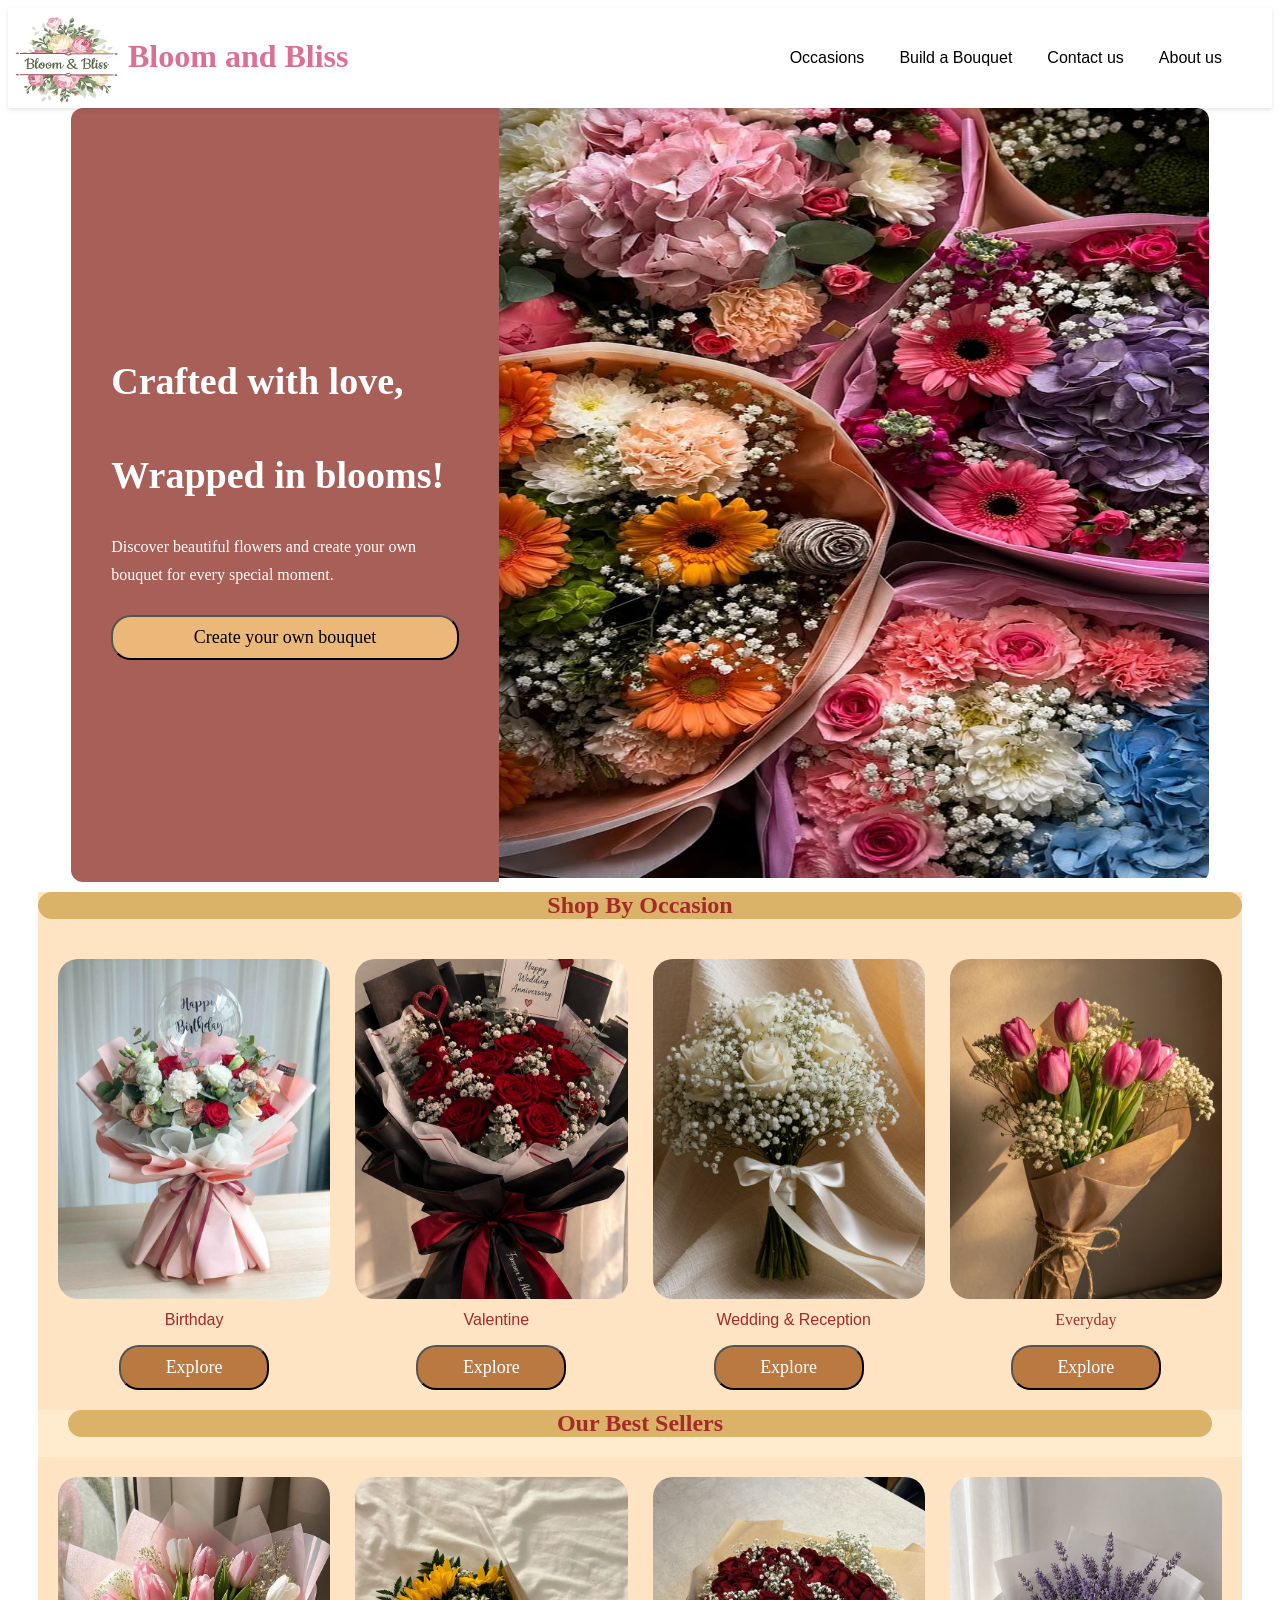
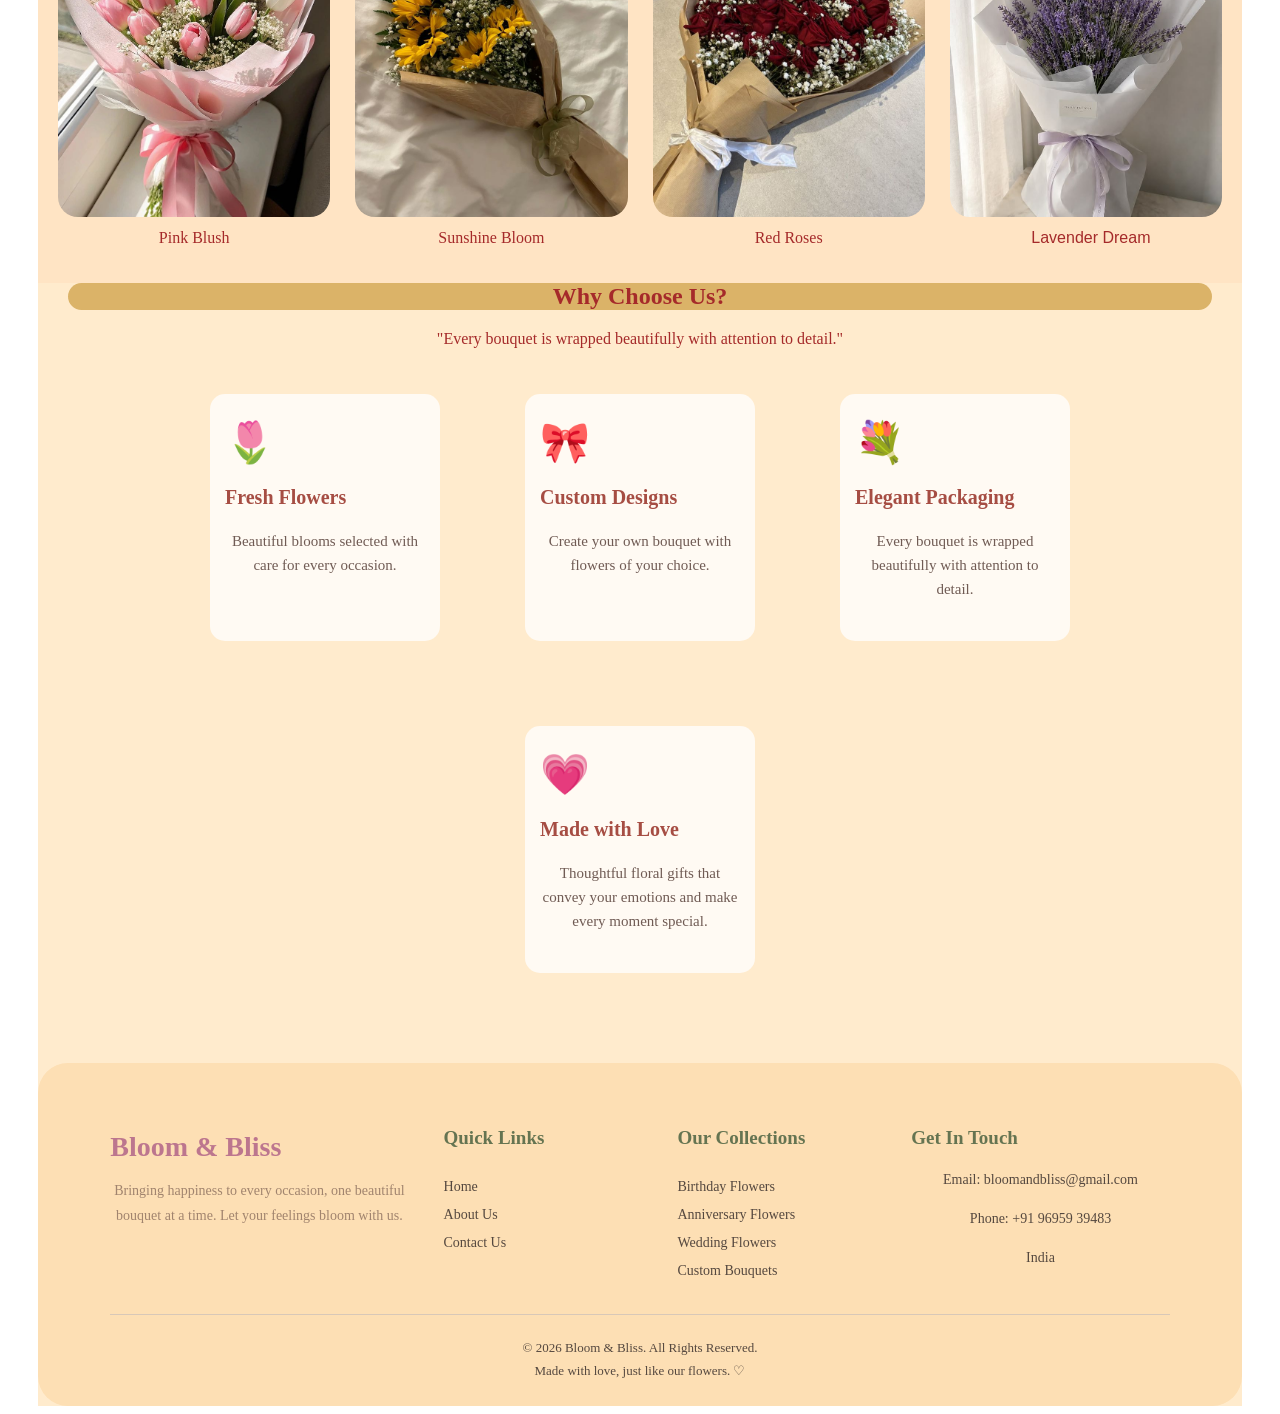
==== Bloom and Bliss/index.html @ 7add686e "Add files via upload" ====
<!DOCTYPE html>
<html lang="en">
<head>
    <meta charset="UTF-8">
    <meta name="viewport" content="width=device-width, initial-scale=1.0">
    <title>B&B-Homepage</title>
    <link rel="stylesheet" href="style.css">
</head>
<body>
    <div class="head1">
        <img src="logo.jpeg" width="120px" height="100px" alt="logo">
        <h1>Bloom and Bliss</h1>
        <div class="head2">
            <a href="Occasions.html">Occasions</a>
            <a href="bouquet.html">Build a Bouquet</a>
            <a href="contact.html">Contact us</a>
            <a href="about.html">About us</a>
        </div>
    </div>
    <section class="hero">
        <div class="hero-text">
            <h2>Crafted with love,</h2>
            <h2>Wrapped in blooms!</h2>
            <p>Discover beautiful flowers and create
            your own bouquet for every special moment.</p>
            <button type="button">Create your own bouquet</button>
        </div>
        <div class="hero-image">
            <img src="flower1.jpeg" height="770px" width="710px" alt="flower">
        </div>
        </section>
        <div class="all">
            <div class="he">
            <h2>Shop By Occasion</h2>
            </div>
            <div class="head3">
                <div class="cards1">
                  <img src="birthday.jpeg" height="300px" width="300px" alt="birthday bouquet">
                  <p>Birthday</p>   
                  <button class="explore-btn"> Explore </button>
                </div>
                <div class="cards2">
                  <img src="anniversary.jpeg" height="300px" width="300px" alt="birthday bouquet">
                  <p>Valentine</p>
                  <button class="explore-btn"> Explore </button>
                </div>
                <div class="cards3">
                  <img src="wedding.jpeg" height="300px" width="300px" alt="birthday bouquet">
                  <p>Wedding & Reception</p>
                  <button class="explore-btn"> Explore </button>
                </div>
                <div class="cards4">
                    <img src="normal.jpeg" height="300px" width="300px" alt="birthday bouquet">
                    <p>Everyday</p>
                    <button class="explore-btn"> Explore </button>
                </div>
            </div>
        </div>
        <div class="body2">
            <div class="topic1">
                <h2>Our Best Sellers</h2>
            </div>
            <div class="head4">
                <div class="im1">
                    <img src="pinkblush.jpeg" height="300px" width="300px" alt="birthday bouquet">
                    <p>Pink Blush</p>
                </div>
                <div class="im2">
                    <img src="sunflowers.jpeg" height="300px" width="300px" alt="birthday bouquet">
                    <p>Sunshine Bloom</p>
                </div>
                <div class="im3">
                    <img src="red.jpeg" height="300px" width="300px" alt="birthday bouquet">
                    <p>Red Roses</p>
                </div>
                <div class="img4">
                    <img src="lavender.jpeg" height="300px" width="300px" alt="birthday bouquet">
                    <p>Lavender Dream</p>
                </div>
            </div>
        </div>
        <div class="body3">
            <div class="topic2">
                <h2>Why Choose Us?</h2>
                <p>"Every bouquet is wrapped
                beautifully with attention to detail."</p>
            </div>
        <div class="body4">
           <div class="why-card">
             <div class="why-icon">🌷</div>
                <h3>Fresh Flowers</h3>        
                 <p>Beautiful blooms selected
                with care for every occasion.</p>  
           </div>
           <div class="why-card">
            <div class="why-icon">🎀</div>
            <h3>Custom Designs</h3>
            <p>Create your own bouquet with flowers of your choice.</p>
           </div>
           <div class="why-card">
            <div class="why-icon">💐</div>
            <h3>Elegant Packaging</h3>
            <p>Every bouquet is wrapped beautifully with attention to detail.</p>
           </div>
           <div class="why-card">
            <div class="why-icon">💗</div>
            <h3>Made with Love</h3>
            <p>Thoughtful floral gifts that convey your emotions and make every moment special.</p>
           </div>
        </div> 
    <footer class="footer">
        <div class="footer-container">
            <div class="footer-about">
                <h2>Bloom & Bliss</h2>
                <p>
                    Bringing happiness to every occasion,
                    one beautiful bouquet at a time.
                    Let your feelings bloom with us.
                </p>
            </div>
            <div class="footer-links">
                <h3>Quick Links</h3>
                <a href="index.html">Home</a>
                <a href="about.html">About Us</a>
                <a href="contact-us.html">Contact Us</a>
            </div>

        <!-- Collections -->
            <div class="footer-links">
                <h3>Our Collections</h3>
                <a href="#">Birthday Flowers</a>
                <a href="#">Anniversary Flowers</a>
                <a href="#">Wedding Flowers</a>
                <a href="#">Custom Bouquets</a>
            </div>

        <!-- Contact -->
            <div class="footer-contact">
                <h3>Get In Touch</h3>
                <p>Email: bloomandbliss@gmail.com</p>
                <p>Phone: +91 96959 39483</p>
                <p>India</p>
            </div>
        </div>
        
    <!-- Copyright -->
        <div class="footer-bottom">
            <p>© 2026 Bloom & Bliss. All Rights Reserved.</p>
            <p>Made with love, just like our flowers. ♡</p>
        </div>

    </footer>



</body>
</html>
---- Bloom and Bliss/style.css ----
.head1{
    display: flex;
    align-items: left;
    justify-content: left;
    position: sticky;
    top: 0;
    background-color: white;
    box-shadow: 0 2px 4px rgba(0, 0, 0, 0.1);
}
.head1 h1{
    font-family: lucida handwriting;
    color:palevioletred;
    margin: 30px;
    margin-left: 0px;
}
.head2{
    display:flex;
    align-items:center;
    gap: 35px;
    margin-left:auto;
    margin-right: 50px;
}
.head2 a{
    font-family: Arial, Helvetica, sans-serif;
    color:black;
    text-decoration: none;

}
.head2 a:hover{
    color:blue;
}
.hero {
    display: flex;
    width: 90%;
    margin:auto;
    min-height: 500px;
    overflow: hidden;
    border-radius: 12px;
}
.hero-text {
    flex:2;
    background-color: #A85F58;
    color: white;
    padding: 40px;
    display: flex;
    flex-direction: column;
    justify-content: center;
}
.hero-text h2 {
    font-size: 38px;
    line-height: 1.1;
    margin-bottom: 20px;
}
.hero-text p {
    font-size: 16px;
    line-height: 1.8;
    margin-bottom: 25px;
}
.hero-text button{
    background-color:rgb(235, 184, 121);
    border-radius: 20px;
    height: 45px;
    font-family: 'Times New Roman', Times, serif;
    font-size: 18px;
}
.hero-image{
    display:block;
}
.all{
    background-color: bisque;
    margin-left: 30px;
    margin-right: 30px;
    margin-top: 10px;
}
.he{
    border-radius: 30px;
}
.he h2{
    color:brown;
    background-color: rgb(219, 179, 104);
    text-align: center;
    font-family:'Times New Roman', Times, serif;
    margin-top:0px;
    padding: top 0;
    border-radius: 30px;
}
.head3{
    display:grid;
    grid-template-columns: repeat(4,1fr);
    gap:25px;
    background-color: bisque;
    padding:20px;
    max-width: 1200px;
    margin:0 auto;
}
.head3>div{
    text-align: center;
}
.head3 img{
    width:100%;
    height: 340px;
    object-fit: cover;
    display: block;
    border-radius: 20px;
}
.head3 p{
    color:brown;
    margin-top:12px;
}
.head3 button{
    background-color:rgb(185, 121, 65);
    color:white;
    border-radius: 20px;
    height: 45px;
    width: 150px;
    font-family: 'Times New Roman', Times, serif;
    font-size: 18px;
}
.cards1 p{
    font-family: 'Lucida Sans', 'Lucida Sans Regular', 'Lucida Grande', 'Lucida Sans Unicode', Geneva, Verdana, sans-serif;
    color:brown;
    margin: right 100px;
}
.cards2 p{
    font-family: 'Lucida Sans', 'Lucida Sans Regular', 'Lucida Grande', 'Lucida Sans Unicode', Geneva, Verdana, sans-serif;
    color:brown;
    margin-left:10px;
}
.cards3 p{
    font-family: 'Lucida Sans', 'Lucida Sans Regular', 'Lucida Grande', 'Lucida Sans Unicode', Geneva, Verdana, sans-serif;
    color:brown;
    margin-left:10px;
}
.body2{
    background-color: blanchedalmond;
    margin-left: 30px;
    margin-right: 30px;
    margin-top: 0px;
}
.body2 h2{
    background-color:rgb(219, 179, 104) ;
    color:brown;
    font-family: 'Times New Roman', Times, serif;
    padding: top 0;
    border-radius: 30px;
    text-align:center;
    margin-left: 30px;
    margin-right: 30px;
    margin-top: 0px;
}
.head4{
    display:grid;
    grid-template-columns: repeat(4,1fr);
    gap:25px;
    background-color: bisque;
    padding:20px;
    max-width: 1200px;
    margin:0 auto;
}
.head4>div{
    text-align: center;
}
.head4 img{
    width:100%;
    height: 340px;
    object-fit: cover;
    display: block;
    border-radius: 20px;
}
.head4 p{
    color:brown;
    margin-top:12px;
}
.img1 p{
    font-family: 'Lucida Sans', 'Lucida Sans Regular', 'Lucida Grande', 'Lucida Sans Unicode', Geneva, Verdana, sans-serif;
    color:brown;
    margin-left:100px;
}
.img2 p{
    font-family: 'Lucida Sans', 'Lucida Sans Regular', 'Lucida Grande', 'Lucida Sans Unicode', Geneva, Verdana, sans-serif;
    color:brown;
    margin-left:10px;
}
.img3 p{
    font-family: 'Lucida Sans', 'Lucida Sans Regular', 'Lucida Grande', 'Lucida Sans Unicode', Geneva, Verdana, sans-serif;
    color:brown;
    margin-left:10px;
}
.img4 p{
    font-family: 'Lucida Sans', 'Lucida Sans Regular', 'Lucida Grande', 'Lucida Sans Unicode', Geneva, Verdana, sans-serif;
    color:brown;
    margin-left:10px;   
}
.topic2 h2{
    background-color:rgb(219, 179, 104) ;
    color:brown;
    font-family: 'Times New Roman', Times, serif;
    padding: top 0;
    border-radius: 30px;
    text-align:center;
    margin-left: 30px;
    margin-right: 30px;
    margin-top: 0px;
}
.body3{
    background-color: blanchedalmond;
    margin-left: 30px;
    margin-right: 30px;
    margin-top: 0px;
}
.body3 p{
    font-family: lucida handwriting;
    color:brown;
    text-align: center;
}
.body4{
    display: flex;
    justify-content: center;
    gap: 25px;
    flex-wrap: wrap;
}
.why-card {
    background-color: #fffaf3;
    width: 230px;
    padding: 25px 15px;
    border-radius: 15px;
    box-sizing: border-box;
    transition: transform 0.3s;
    margin: 30px;
}
.why-icon {
    font-size: 40px;
    margin-bottom: 10px;
}
.why-card h3 {
    color: #a64d43;
    font-size: 20px;
}
.why-card p {
    color: #705b54;
    font-size: 15px;
    line-height: 1.6;
    font-family: 'Times New Roman', Times, serif;
}
.footer {
    background-color: #fddfb4;
    padding: 45px 6% 20px;
    color: #4b4038;
    margin-top: 60px;
    width: 100%;
    box-sizing: border-box;
    border-radius: 30px;
}
.footer-container {
    display: grid;
    grid-template-columns: 1.5fr 1fr 1fr 1.3fr;
    gap: 35px;
    max-width: 1300px;
    margin: auto;
    padding-bottom: 30px;
}
.footer-about h2 {
    color: #bc768e;
    font-size: 28px;
    margin-bottom: 15px;
}

.footer-about p {
    font-size: 14px;
    line-height: 1.8;
    color: #a1846e;
    background-color: #fddfb4;
}

/* HEADINGS */

.footer h3 {
    color: #657451;
    margin-bottom: 18px;
    font-size: 19px;
}

/* QUICK LINKS */

.footer-links {
    display: flex;
    flex-direction: column;
    gap: 12px;
}

.footer-links a {
    color: #55483f;
    text-decoration: none;
    font-size: 14px;
}

.footer-links a:hover {
    color: #b85e7c;
}

.footer-contact p {
    font-size: 14px;
    line-height: 1.8;
    color: #55483f;
}

.footer-bottom {
    border-top: 1px solid #d8c8b8;
    padding-top: 18px;
    text-align: center;
}

.footer-bottom p {
    font-size: 13px;
    margin: 7px;
    color: #55483f;
}
@media (max-width: 768px) {
    .footer-container {
        grid-template-columns: repeat(2, 1fr);
        gap: 25px;
    }
}
@media (max-width: 480px) {
    .footer-container {
        grid-template-columns: 1fr;
    }
}
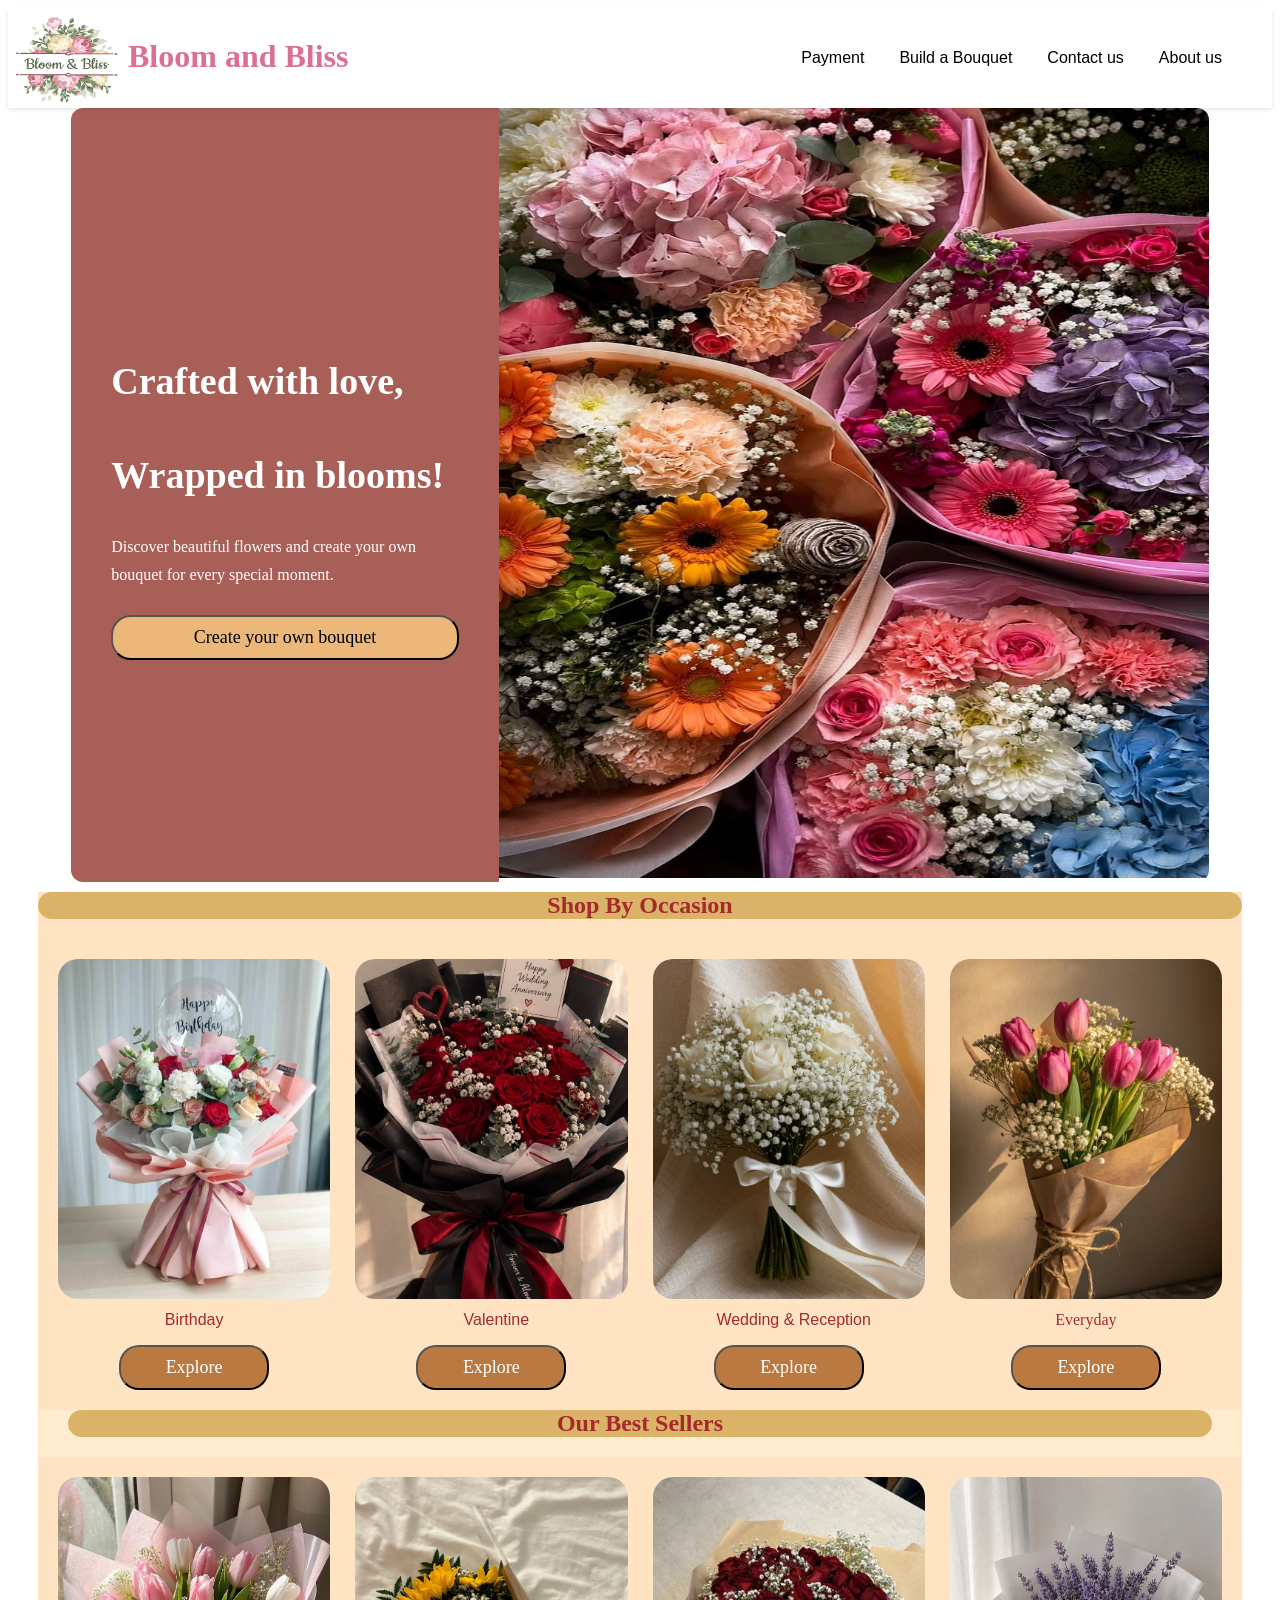
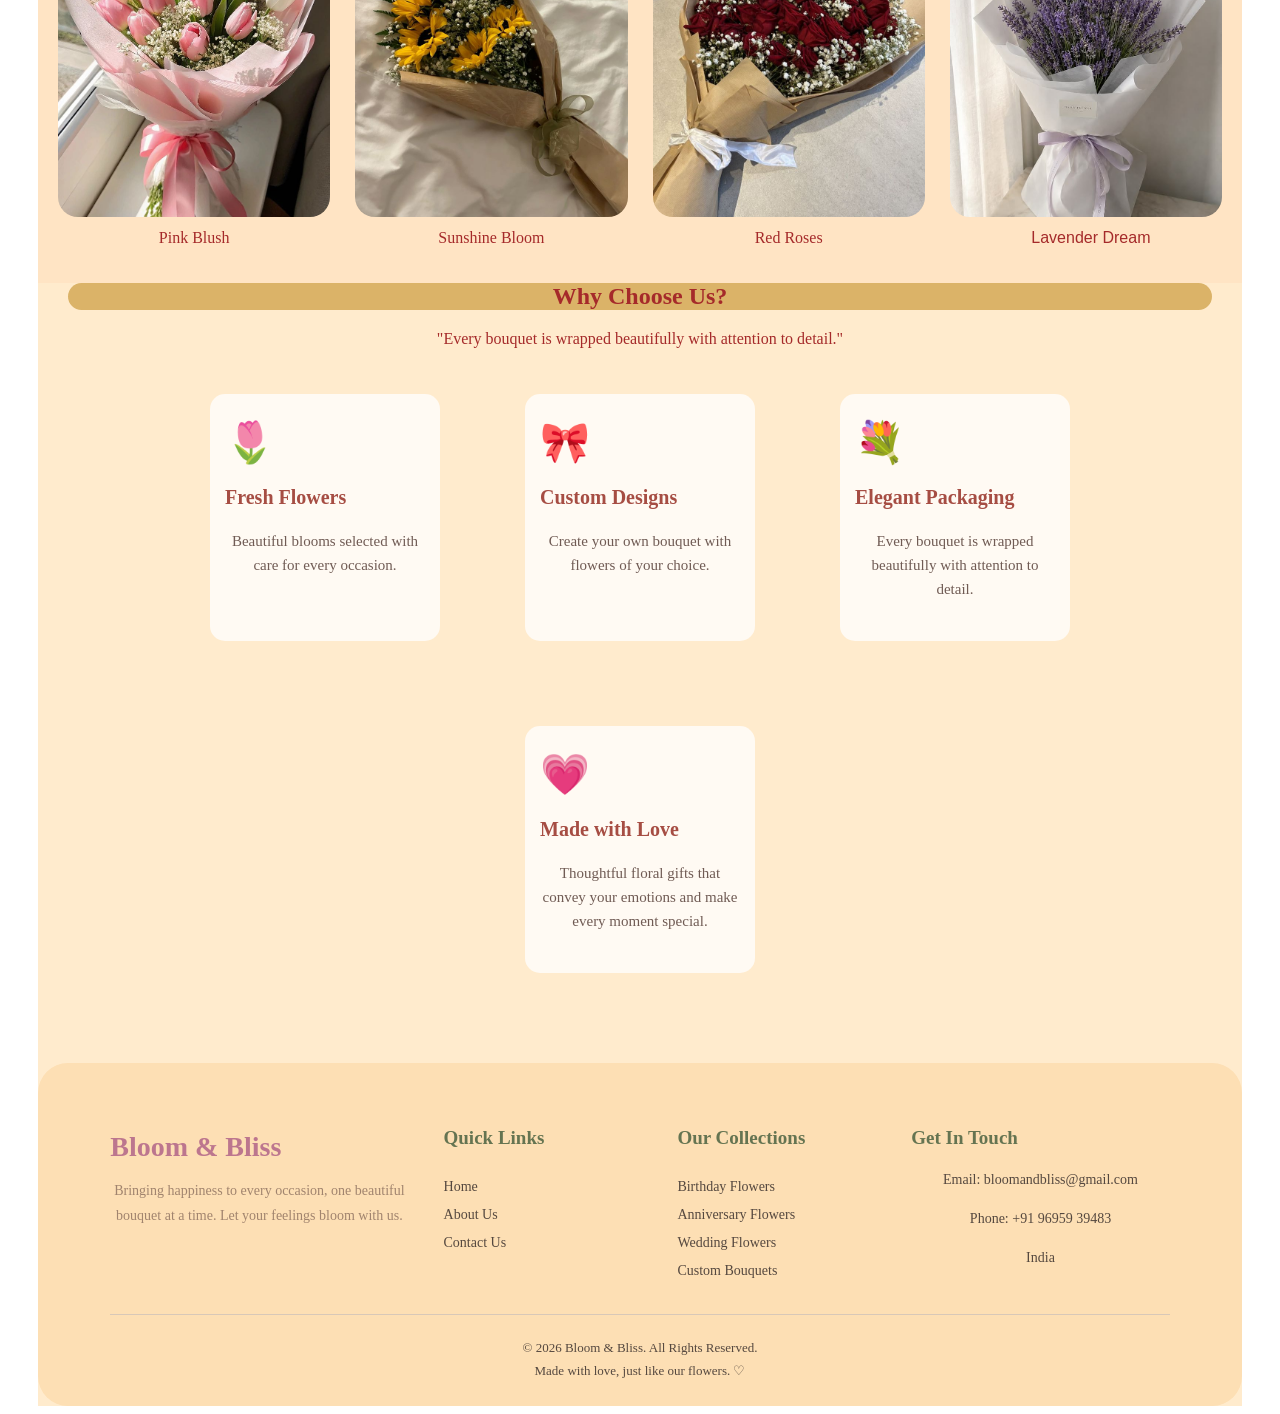
==== commit 3b2108e9: "Connected all pages for deployment" ====
--- a/Bloom and Bliss/index.html
+++ b/Bloom and Bliss/index.html
@@ -11,7 +11,7 @@
         <img src="logo.jpeg" width="120px" height="100px" alt="logo">
         <h1>Bloom and Bliss</h1>
         <div class="head2">
-            <a href="Occasions.html">Occasions</a>
+            <a href="cart.html">Payment</a>
             <a href="bouquet.html">Build a Bouquet</a>
             <a href="contact.html">Contact us</a>
             <a href="about.html">About us</a>
@@ -37,22 +37,30 @@
                 <div class="cards1">
                   <img src="birthday.jpeg" height="300px" width="300px" alt="birthday bouquet">
                   <p>Birthday</p>   
-                  <button class="explore-btn"> Explore </button>
+                  <a href="../birthday.html" style="text-decoration: none;">
+                    <button type="button">Explore</button>
+                  </a>
                 </div>
                 <div class="cards2">
                   <img src="anniversary.jpeg" height="300px" width="300px" alt="birthday bouquet">
                   <p>Valentine</p>
-                  <button class="explore-btn"> Explore </button>
+                  <a href="../xvalentine.html" style="text-decoration: none;">
+                    <button type="button"> Explore </button>
+                  </a>
                 </div>
                 <div class="cards3">
                   <img src="wedding.jpeg" height="300px" width="300px" alt="birthday bouquet">
                   <p>Wedding & Reception</p>
-                  <button class="explore-btn"> Explore </button>
+                  <a href="../M&R.html" style="text-decoration: none;">
+                    <button type="button"> Explore </button>
+                  </a>
                 </div>
                 <div class="cards4">
-                    <img src="normal.jpeg" height="300px" width="300px" alt="birthday bouquet">
-                    <p>Everyday</p>
-                    <button class="explore-btn"> Explore </button>
+                  <img src="normal.jpeg" height="300px" width="300px" alt="birthday bouquet">
+                  <p>Everyday</p>
+                  <a href="../revery.html" style="text-decoration: none;">
+                    <button type="button"> Explore </button>
+                  </a>
                 </div>
             </div>
         </div>
